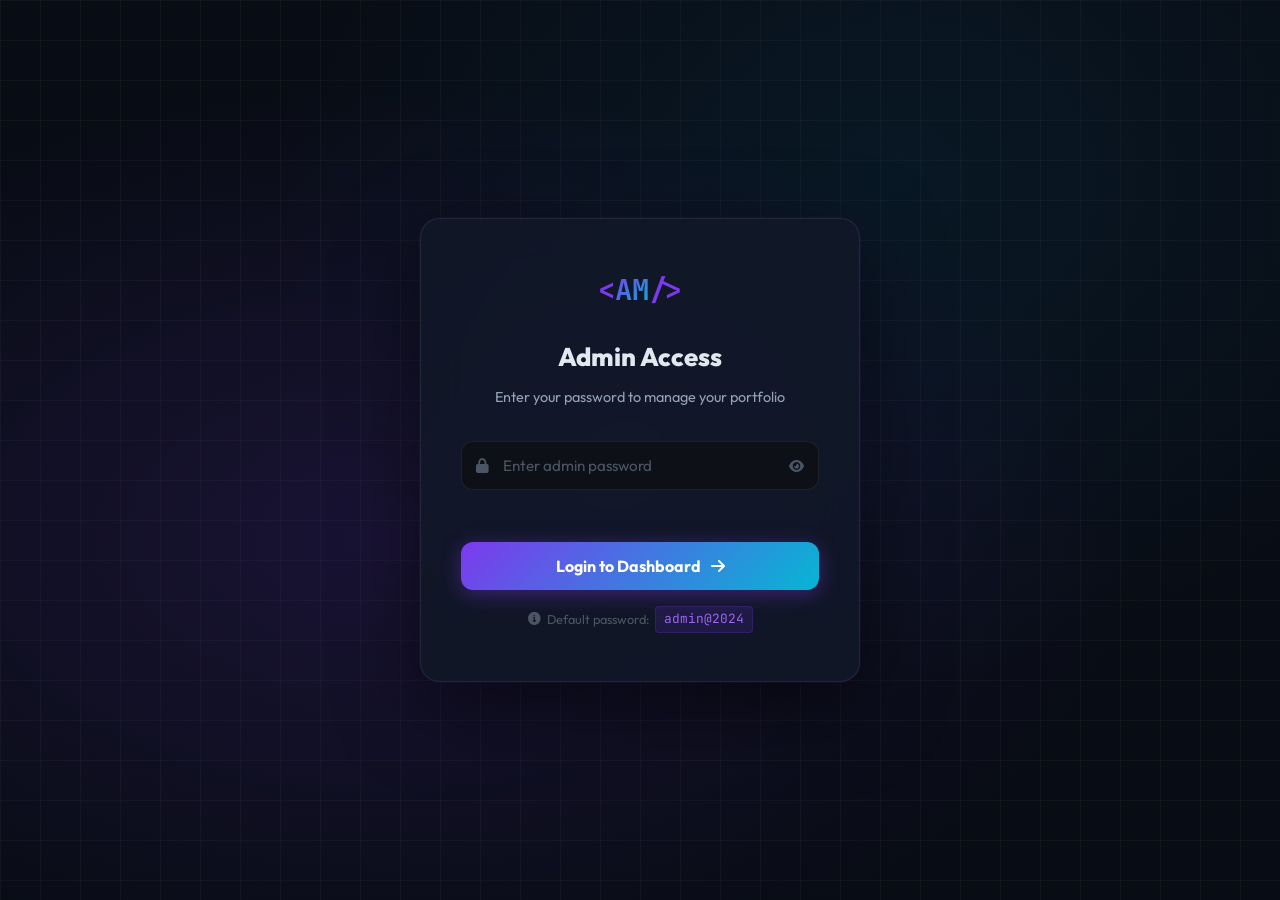
==== admin.html @ 061c7cef "feat: brand text admin control, clean URLs, fix timeline, project links open new tab, replace Alex M" ====
<!DOCTYPE html>
<html lang="en">
<head>
  <meta charset="UTF-8" />
  <meta name="viewport" content="width=device-width, initial-scale=1.0" />
  <title>Portfolio Admin Dashboard</title>
  <link rel="preconnect" href="https://fonts.googleapis.com" />
  <link href="https://fonts.googleapis.com/css2?family=Outfit:wght@300;400;500;600;700;800&family=JetBrains+Mono:wght@400;500&display=swap" rel="stylesheet" />
  <link rel="stylesheet" href="https://cdnjs.cloudflare.com/ajax/libs/font-awesome/6.5.0/css/all.min.css" />
  <link rel="stylesheet" href="admin.css" />
</head>
<body>

<!-- ═══════════ LOGIN SCREEN ═══════════ -->
<div class="login-screen" id="loginScreen">
  <div class="login-bg">
    <div class="login-grid-lines"></div>
    <div class="login-glow"></div>
  </div>
  <div class="login-card" id="loginCard">
    <div class="login-logo">
      <span class="logo-bracket">&lt;</span><span class="logo-name">AM</span><span class="logo-bracket">/&gt;</span>
    </div>
    <h1 class="login-title">Admin Access</h1>
    <p class="login-subtitle">Enter your password to manage your portfolio</p>

    <div class="login-form">
      <div class="login-input-wrap">
        <i class="fas fa-lock"></i>
        <input type="password" id="loginPasswordInput" placeholder="Enter admin password" autocomplete="current-password" />
        <button type="button" id="toggleLoginPwd" aria-label="Toggle password visibility">
          <i class="fas fa-eye" id="loginEyeIcon"></i>
        </button>
      </div>
      <p class="login-error" id="loginError"></p>
      <button class="login-btn" id="loginBtn">
        <span>Login to Dashboard</span>
        <i class="fas fa-arrow-right"></i>
      </button>
      <p class="login-hint"><i class="fas fa-info-circle"></i> Default password: <code>admin@2024</code></p>
    </div>
  </div>
</div>

<!-- ═══════════ MAIN DASHBOARD ═══════════ -->
<div class="dashboard" id="dashboard" style="display:none">

  <!-- SIDEBAR -->
  <aside class="sidebar" id="sidebar">
    <div class="sidebar-header">
      <div class="sidebar-logo">
        <span class="logo-bracket">&lt;</span><span class="logo-name">AM</span><span class="logo-bracket">/&gt;</span>
      </div>
      <p class="sidebar-label">Portfolio CMS</p>
    </div>

    <nav class="sidebar-nav" id="sidebarNav">
      <button class="nav-item active" data-panel="overview" id="navOverview">
        <i class="fas fa-th-large"></i><span>Overview</span>
      </button>
      <div class="nav-divider"><span>Sections</span></div>
      <button class="nav-item" data-panel="hero" id="navHero">
        <i class="fas fa-home"></i><span>Hero</span>
      </button>
      <button class="nav-item" data-panel="about" id="navAbout">
        <i class="fas fa-user"></i><span>About</span>
      </button>
      <button class="nav-item" data-panel="skills" id="navSkills">
        <i class="fas fa-tools"></i><span>Skills</span>
      </button>
      <button class="nav-item" data-panel="projects" id="navProjects">
        <i class="fas fa-folder-open"></i><span>Projects</span>
      </button>
      <button class="nav-item" data-panel="experience" id="navExperience">
        <i class="fas fa-briefcase"></i><span>Experience</span>
      </button>
      <button class="nav-item" data-panel="testimonials" id="navTestimonials">
        <i class="fas fa-quote-right"></i><span>Testimonials</span>
      </button>
      <button class="nav-item" data-panel="contact" id="navContact">
        <i class="fas fa-envelope"></i><span>Contact</span>
      </button>
      <div class="nav-divider"><span>System</span></div>
      <button class="nav-item" data-panel="settings" id="navSettings">
        <i class="fas fa-cog"></i><span>Settings</span>
      </button>
    </nav>

    <div class="sidebar-footer">
      <a href="index.html" target="_blank" class="sidebar-action-btn" id="viewPortfolioBtn">
        <i class="fas fa-external-link-alt"></i><span>View Portfolio</span>
      </a>
      <button class="sidebar-action-btn danger" id="logoutBtn">
        <i class="fas fa-sign-out-alt"></i><span>Logout</span>
      </button>
    </div>
  </aside>

  <!-- MAIN CONTENT -->
  <div class="main-wrap">
    <!-- TOP BAR -->
    <header class="topbar">
      <div class="topbar-left">
        <button class="sidebar-toggle" id="sidebarToggle" aria-label="Toggle sidebar">
          <i class="fas fa-bars"></i>
        </button>
        <div class="breadcrumb">
          <span>Dashboard</span>
          <i class="fas fa-chevron-right"></i>
          <span id="breadcrumbSection">Overview</span>
        </div>
      </div>
      <div class="topbar-right">
        <button class="btn-reset" id="resetDataBtn" title="Reset to factory defaults">
          <i class="fas fa-undo"></i> Reset Defaults
        </button>
        <button class="btn-save" id="saveBtn">
          <i class="fas fa-save"></i> Save Changes
        </button>
      </div>
    </header>

    <!-- TOAST NOTIFICATIONS -->
    <div class="toast-container" id="toastContainer"></div>

    <!-- PANELS -->
    <main class="main-content">

      <!-- ── OVERVIEW PANEL ── -->
      <div class="panel active" id="panel-overview">
        <div class="panel-header">
          <h2 class="panel-title">Dashboard Overview</h2>
          <p class="panel-subtitle">Manage your portfolio content from one place</p>
        </div>
        <div class="overview-grid">
          <div class="overview-card" data-goto="hero"><i class="fas fa-home"></i><h3>Hero</h3><p>Name, title, description, stats</p></div>
          <div class="overview-card" data-goto="about"><i class="fas fa-user"></i><h3>About</h3><p>Bio, info, experience badge</p></div>
          <div class="overview-card" data-goto="skills"><i class="fas fa-tools"></i><h3>Skills</h3><p>Frontend, backend, tools</p></div>
          <div class="overview-card" data-goto="projects"><i class="fas fa-folder-open"></i><h3>Projects</h3><p>Showcase your best work</p></div>
          <div class="overview-card" data-goto="experience"><i class="fas fa-briefcase"></i><h3>Experience</h3><p>Work history & education</p></div>
          <div class="overview-card" data-goto="testimonials"><i class="fas fa-quote-right"></i><h3>Testimonials</h3><p>Client reviews & feedback</p></div>
          <div class="overview-card" data-goto="contact"><i class="fas fa-envelope"></i><h3>Contact</h3><p>Email, phone, social links</p></div>
          <div class="overview-card" data-goto="settings"><i class="fas fa-cog"></i><h3>Settings</h3><p>Site meta & password</p></div>
        </div>
        <div class="quick-tip">
          <i class="fas fa-lightbulb"></i>
          <span>Click any card to edit that section. Changes only apply after you click <strong>Save Changes</strong>.</span>
        </div>
      </div>

      <!-- ── HERO PANEL ── -->
      <div class="panel" id="panel-hero">
        <div class="panel-header">
          <h2 class="panel-title">Hero Section</h2>
          <p class="panel-subtitle">The first thing visitors see — make it count!</p>
        </div>
        <div class="form-grid">
          <div class="form-group">
            <label>Availability Tag</label>
            <input type="text" id="heroTag" placeholder="Available for Work" />
          </div>
          <div class="form-group">
            <label>Greeting Text</label>
            <input type="text" id="heroFirstName" placeholder="Hi, I'm" />
          </div>
          <div class="form-group">
            <label>Highlight Name</label>
            <input type="text" id="heroHighlightName" placeholder="Alex Morgan" />
          </div>
          <div class="form-group full-width">
            <label>Description <span class="hint">HTML allowed, e.g. &lt;strong&gt;text&lt;/strong&gt;</span></label>
            <textarea id="heroDescription" rows="3" placeholder="A passionate Full-Stack Developer..."></textarea>
          </div>
        </div>

        <div class="section-divider"><span>Typed Words (the rotating phrases)</span></div>
        <div class="tag-input-wrap">
          <div class="tag-list" id="heroTypedTagList"></div>
          <div class="tag-add-row">
            <input type="text" id="heroTypedInput" placeholder="Add phrase and press Enter…" />
            <button class="btn-add-tag" id="heroTypedAddBtn"><i class="fas fa-plus"></i></button>
          </div>
        </div>

        <div class="section-divider"><span>Stats</span></div>
        <div id="heroStatsContainer" class="stats-edit-grid"></div>
      </div>

      <!-- ── ABOUT PANEL ── -->
      <div class="panel" id="panel-about">
        <div class="panel-header">
          <h2 class="panel-title">About Section</h2>
          <p class="panel-subtitle">Tell your story and share your background</p>
        </div>
        <div class="form-grid">
          <div class="form-group">
            <label>Heading Main Text</label>
            <input type="text" id="aboutHeading" placeholder="Full-Stack Developer &" />
          </div>
          <div class="form-group">
            <label>Heading Highlight (Gradient)</label>
            <input type="text" id="aboutHeadingHighlight" placeholder="Creative Thinker" />
          </div>
          <div class="form-group full-width">
            <label>Bio Paragraph 1 <span class="hint">HTML allowed</span></label>
            <textarea id="aboutText1" rows="3"></textarea>
          </div>
          <div class="form-group full-width">
            <label>Bio Paragraph 2 <span class="hint">HTML allowed</span></label>
            <textarea id="aboutText2" rows="3"></textarea>
          </div>
        </div>

        <div class="section-divider"><span>Info Grid</span></div>
        <div class="form-grid">
          <div class="form-group">
            <label><i class="fas fa-user"></i> Full Name</label>
            <input type="text" id="aboutName" />
          </div>
          <div class="form-group">
            <label><i class="fas fa-envelope"></i> Email</label>
            <input type="email" id="aboutEmail" />
          </div>
          <div class="form-group">
            <label><i class="fas fa-map-marker-alt"></i> Location</label>
            <input type="text" id="aboutLocation" />
          </div>
          <div class="form-group">
            <label><i class="fas fa-graduation-cap"></i> Degree</label>
            <input type="text" id="aboutDegree" />
          </div>
          <div class="form-group">
            <label>Experience Badge (e.g. 5+)</label>
            <input type="text" id="aboutExpYears" placeholder="5+" />
          </div>
        </div>
      </div>

      <!-- ── SKILLS PANEL ── -->
      <div class="panel" id="panel-skills">
        <div class="panel-header">
          <h2 class="panel-title">Skills Section</h2>
          <p class="panel-subtitle">Manage your skills across all three tabs</p>
        </div>
        <div class="tabs-row">
          <button class="tab-btn active" data-skillstab="frontend" id="skillTabFrontend">Frontend</button>
          <button class="tab-btn" data-skillstab="backend" id="skillTabBackend">Backend</button>
          <button class="tab-btn" data-skillstab="tools" id="skillTabTools">Tools & Design</button>
        </div>
        <div class="skill-tab-content active" id="skillContent-frontend"><div class="skill-list" id="skillList-frontend"></div></div>
        <div class="skill-tab-content" id="skillContent-backend"><div class="skill-list" id="skillList-backend"></div></div>
        <div class="skill-tab-content" id="skillContent-tools"><div class="skill-list" id="skillList-tools"></div></div>
        <div class="add-item-bar">
          <button class="btn-add-item" id="addSkillBtn"><i class="fas fa-plus-circle"></i> Add Skill</button>
        </div>
      </div>

      <!-- ── PROJECTS PANEL ── -->
      <div class="panel" id="panel-projects">
        <div class="panel-header">
          <h2 class="panel-title">Projects Section</h2>
          <p class="panel-subtitle">Showcase your best work</p>
        </div>
        <div class="list-container" id="projectsList"></div>
        <div class="add-item-bar">
          <button class="btn-add-item" id="addProjectBtn"><i class="fas fa-plus-circle"></i> Add Project</button>
        </div>
      </div>

      <!-- ── EXPERIENCE PANEL ── -->
      <div class="panel" id="panel-experience">
        <div class="panel-header">
          <h2 class="panel-title">Experience & Education</h2>
          <p class="panel-subtitle">Your work history and academic background</p>
        </div>
        <div class="list-container" id="experienceList"></div>
        <div class="add-item-bar">
          <button class="btn-add-item" id="addExperienceBtn"><i class="fas fa-plus-circle"></i> Add Entry</button>
        </div>
      </div>

      <!-- ── TESTIMONIALS PANEL ── -->
      <div class="panel" id="panel-testimonials">
        <div class="panel-header">
          <h2 class="panel-title">Testimonials</h2>
          <p class="panel-subtitle">Client reviews and feedback</p>
        </div>
        <div class="list-container" id="testimonialsList"></div>
        <div class="add-item-bar">
          <button class="btn-add-item" id="addTestimonialBtn"><i class="fas fa-plus-circle"></i> Add Testimonial</button>
        </div>
      </div>

      <!-- ── CONTACT PANEL ── -->
      <div class="panel" id="panel-contact">
        <div class="panel-header">
          <h2 class="panel-title">Contact Section</h2>
          <p class="panel-subtitle">Contact details and social media links</p>
        </div>
        <div class="form-grid">
          <div class="form-group full-width">
            <label>Section Heading</label>
            <input type="text" id="contactHeading" />
          </div>
          <div class="form-group full-width">
            <label>Subtext</label>
            <textarea id="contactSubtext" rows="2"></textarea>
          </div>
          <div class="form-group">
            <label><i class="fas fa-envelope"></i> Email</label>
            <input type="email" id="contactEmail" />
          </div>
          <div class="form-group">
            <label><i class="fas fa-phone"></i> Phone</label>
            <input type="text" id="contactPhone" />
          </div>
          <div class="form-group">
            <label><i class="fas fa-map-marker-alt"></i> Location</label>
            <input type="text" id="contactLocation" />
          </div>
        </div>

        <div class="section-divider"><span>Social Links</span></div>
        <div class="form-grid">
          <div class="form-group">
            <label><i class="fab fa-github"></i> GitHub URL</label>
            <input type="url" id="socialGithub" placeholder="https://github.com/..." />
          </div>
          <div class="form-group">
            <label><i class="fab fa-linkedin-in"></i> LinkedIn URL</label>
            <input type="url" id="socialLinkedin" placeholder="https://linkedin.com/in/..." />
          </div>
          <div class="form-group">
            <label><i class="fab fa-twitter"></i> Twitter URL</label>
            <input type="url" id="socialTwitter" placeholder="https://twitter.com/..." />
          </div>
          <div class="form-group">
            <label><i class="fab fa-dribbble"></i> Dribbble URL</label>
            <input type="url" id="socialDribbble" placeholder="https://dribbble.com/..." />
          </div>
          <div class="form-group">
            <label><i class="fab fa-instagram"></i> Instagram URL</label>
            <input type="url" id="socialInstagram" placeholder="https://instagram.com/..." />
          </div>
        </div>
      </div>

      <!-- ── SETTINGS PANEL ── -->
      <div class="panel" id="panel-settings">
        <div class="panel-header">
          <h2 class="panel-title">Settings</h2>
          <p class="panel-subtitle">Site metadata and admin password</p>
        </div>
        <div class="form-grid">
          <div class="form-group">
            <label>Your Display Name</label>
            <input type="text" id="metaName" />
          </div>
          <div class="form-group">
            <label>Your Role / Tagline</label>
            <input type="text" id="metaRole" />
          </div>
          <div class="form-group">
            <label>Brand Logo Text <span class="hint">2-3 chars shown in navbar &amp; loader, e.g. "MAS" or "MS"</span></label>
            <input type="text" id="metaBrandText" placeholder="e.g. MAS" maxlength="4" />
          </div>
          <div class="form-group full-width">
            <label>Browser Tab Title</label>
            <input type="text" id="metaSiteTitle" />
          </div>
          <div class="form-group full-width">
            <label>Meta Description (SEO)</label>
            <textarea id="metaSiteDesc" rows="2"></textarea>
          </div>
          <div class="form-group full-width">
            <label>Footer Tagline</label>
            <input type="text" id="footerTagline" />
          </div>
        </div>

        <div class="section-divider"><span>Change Admin Password</span></div>
        <div class="form-grid">
          <div class="form-group">
            <label>Current Password</label>
            <div class="pwd-wrap"><input type="password" id="currentPwd" placeholder="Enter current password" /></div>
          </div>
          <div class="form-group">
            <label>New Password</label>
            <div class="pwd-wrap"><input type="password" id="newPwd" placeholder="New password" /></div>
          </div>
          <div class="form-group">
            <label>Confirm New Password</label>
            <div class="pwd-wrap"><input type="password" id="confirmPwd" placeholder="Repeat new password" /></div>
          </div>
        </div>
        <button class="btn-change-pwd" id="changePwdBtn">
          <i class="fas fa-key"></i> Update Password
        </button>

        <div class="section-divider danger-divider"><span>Danger Zone</span></div>
        <div class="danger-zone">
          <p>This will reset ALL portfolio content back to the original defaults. This action cannot be undone.</p>
          <button class="btn-danger" id="hardResetBtn"><i class="fas fa-trash-alt"></i> Reset Everything to Defaults</button>
        </div>
      </div>

    </main>
  </div>
</div>

<script src="data.js"></script>
<script src="admin.js"></script>
</body>
</html>
---- admin.css ----
/* ════════════════════════════════════════════════════
   ADMIN.CSS — Premium Dashboard Styles
   ════════════════════════════════════════════════════ */

/* ─── RESET & BASE ─── */
*, *::before, *::after { box-sizing: border-box; margin: 0; padding: 0; }
html { font-size: 16px; }
body {
  font-family: 'Outfit', sans-serif;
  background: #080c14;
  color: #e2e8f0;
  line-height: 1.6;
  min-height: 100vh;
  overflow-x: hidden;
}
a { text-decoration: none; color: inherit; }
button { cursor: pointer; border: none; background: none; font-family: inherit; }

/* ─── SCROLLBAR ─── */
::-webkit-scrollbar { width: 6px; height: 6px; }
::-webkit-scrollbar-track { background: #0d1117; }
::-webkit-scrollbar-thumb { background: #7c3aed; border-radius: 3px; }

/* ─── CSS VARIABLES ─── */
:root {
  --sidebar-width: 260px;
  --topbar-height: 64px;
  --primary: #7c3aed;
  --primary-light: #9d65f5;
  --primary-glow: rgba(124, 58, 237, 0.25);
  --success: #10b981;
  --danger: #ef4444;
  --warning: #f59e0b;
  --bg-base: #080c14;
  --bg-sidebar: #0d1117;
  --bg-card: #111827;
  --bg-card-hover: #1a2232;
  --bg-input: #0d1117;
  --border: rgba(255,255,255,0.07);
  --border-focus: rgba(124,58,237,0.5);
  --text-primary: #e2e8f0;
  --text-secondary: #94a3b8;
  --text-muted: #4b5563;
  --radius: 12px;
  --radius-sm: 8px;
  --tr: 0.25s cubic-bezier(0.4,0,0.2,1);
}

/* ══════════════════════════════════════════
   LOGIN SCREEN
══════════════════════════════════════════ */
.login-screen {
  position: fixed; inset: 0;
  display: flex; align-items: center; justify-content: center;
  z-index: 1000; overflow: hidden;
}
.login-bg {
  position: absolute; inset: 0;
  background: radial-gradient(ellipse at 30% 60%, rgba(124,58,237,0.15), transparent 60%),
              radial-gradient(ellipse at 70% 20%, rgba(14,165,233,0.08), transparent 50%),
              #080c14;
}
.login-grid-lines {
  position: absolute; inset: 0;
  background-image: linear-gradient(rgba(255,255,255,0.03) 1px, transparent 1px),
                    linear-gradient(90deg, rgba(255,255,255,0.03) 1px, transparent 1px);
  background-size: 40px 40px;
}
.login-glow {
  position: absolute; top: 50%; left: 50%;
  transform: translate(-50%,-50%);
  width: 500px; height: 500px; border-radius: 50%;
  background: radial-gradient(circle, rgba(124,58,237,0.12), transparent 70%);
  pointer-events: none;
}

.login-card {
  position: relative; z-index: 1;
  background: rgba(17,24,39,0.9);
  border: 1px solid var(--border);
  border-radius: 20px;
  padding: 48px 40px;
  width: 100%; max-width: 440px;
  backdrop-filter: blur(20px);
  box-shadow: 0 25px 80px rgba(0,0,0,0.5), 0 0 0 1px rgba(124,58,237,0.1);
  animation: loginSlide 0.5s ease;
}
@keyframes loginSlide { from { opacity: 0; transform: translateY(20px); } }

.login-logo {
  font-family: 'JetBrains Mono', monospace;
  font-size: 1.8rem; font-weight: 700;
  text-align: center; margin-bottom: 24px;
}
.logo-bracket { color: var(--primary); }
.logo-name {
  background: linear-gradient(135deg, #7c3aed, #06b6d4);
  -webkit-background-clip: text; -webkit-text-fill-color: transparent;
  background-clip: text;
}

.login-title { font-size: 1.6rem; font-weight: 800; text-align: center; margin-bottom: 8px; }
.login-subtitle { color: var(--text-secondary); font-size: 0.9rem; text-align: center; margin-bottom: 32px; }

.login-form { display: flex; flex-direction: column; gap: 16px; }
.login-input-wrap {
  position: relative; display: flex; align-items: center;
  background: var(--bg-input); border: 1px solid var(--border);
  border-radius: var(--radius); overflow: hidden;
  transition: border-color var(--tr);
}
.login-input-wrap:focus-within { border-color: var(--primary); box-shadow: 0 0 0 3px var(--primary-glow); }
.login-input-wrap > i { padding: 0 14px; color: var(--text-muted); font-size: 0.9rem; flex-shrink: 0; }
.login-input-wrap input {
  flex: 1; padding: 14px 0;
  background: none; border: none; outline: none;
  color: var(--text-primary); font-family: 'Outfit', sans-serif; font-size: 0.95rem;
}
.login-input-wrap input::placeholder { color: var(--text-muted); }
.login-input-wrap button { padding: 0 14px; color: var(--text-muted); background: none; border: none; cursor: pointer; }
.login-input-wrap button:hover { color: var(--primary); }

.login-error {
  color: var(--danger); font-size: 0.85rem; min-height: 20px;
  display: flex; align-items: center; gap: 6px;
}

.login-btn {
  display: flex; align-items: center; justify-content: center; gap: 10px;
  padding: 14px; border-radius: var(--radius);
  background: linear-gradient(135deg, #7c3aed, #06b6d4);
  color: #fff; font-size: 1rem; font-weight: 700;
  transition: all var(--tr); box-shadow: 0 4px 20px rgba(124,58,237,0.4);
}
.login-btn:hover { transform: translateY(-2px); box-shadow: 0 8px 30px rgba(124,58,237,0.55); }
.login-btn:active { transform: translateY(0); }

.login-hint {
  text-align: center; font-size: 0.8rem; color: var(--text-muted);
  display: flex; align-items: center; justify-content: center; gap: 6px;
}
.login-hint code {
  background: rgba(124,58,237,0.15); border: 1px solid rgba(124,58,237,0.2);
  color: var(--primary-light); padding: 2px 8px; border-radius: 4px;
  font-family: 'JetBrains Mono', monospace;
}

/* ══════════════════════════════════════════
   DASHBOARD LAYOUT
══════════════════════════════════════════ */
.dashboard {
  display: flex; min-height: 100vh;
}

/* ─── SIDEBAR ─── */
.sidebar {
  width: var(--sidebar-width); flex-shrink: 0;
  background: var(--bg-sidebar);
  border-right: 1px solid var(--border);
  display: flex; flex-direction: column;
  position: fixed; top: 0; left: 0; bottom: 0;
  z-index: 100; transition: transform var(--tr);
  overflow-y: auto;
}
.sidebar.hidden { transform: translateX(-100%); }

.sidebar-header { padding: 24px 20px 16px; border-bottom: 1px solid var(--border); }
.sidebar-logo {
  font-family: 'JetBrains Mono', monospace;
  font-size: 1.3rem; font-weight: 700;
  display: flex; align-items: center; gap: 2px; margin-bottom: 4px;
}
.sidebar-label { font-size: 0.72rem; color: var(--text-muted); text-transform: uppercase; letter-spacing: 0.12em; }

.sidebar-nav {
  flex: 1; padding: 16px 12px;
  display: flex; flex-direction: column; gap: 4px;
}
.nav-divider {
  display: flex; align-items: center; gap: 8px; padding: 12px 8px 6px;
}
.nav-divider span {
  font-size: 0.68rem; color: var(--text-muted);
  text-transform: uppercase; letter-spacing: 0.1em; white-space: nowrap;
}
.nav-divider::before, .nav-divider::after {
  content: ''; flex: 1; height: 1px; background: var(--border);
}

.nav-item {
  display: flex; align-items: center; gap: 12px;
  padding: 10px 12px; border-radius: var(--radius-sm);
  color: var(--text-secondary); font-size: 0.9rem; font-weight: 500;
  transition: all var(--tr); text-align: left; width: 100%;
}
.nav-item i { width: 18px; text-align: center; font-size: 0.9rem; flex-shrink: 0; }
.nav-item:hover { background: rgba(255,255,255,0.04); color: var(--text-primary); }
.nav-item.active {
  background: rgba(124,58,237,0.15); color: var(--primary-light);
  border: 1px solid rgba(124,58,237,0.2);
}
.nav-item.active i { color: var(--primary); }

.sidebar-footer {
  padding: 12px; border-top: 1px solid var(--border);
  display: flex; flex-direction: column; gap: 6px;
}
.sidebar-action-btn {
  display: flex; align-items: center; gap: 10px;
  padding: 10px 12px; border-radius: var(--radius-sm);
  color: var(--text-secondary); font-size: 0.875rem; font-weight: 500;
  transition: all var(--tr); width: 100%;
}
.sidebar-action-btn:hover { background: rgba(255,255,255,0.04); color: var(--text-primary); }
.sidebar-action-btn.danger:hover { color: var(--danger); background: rgba(239,68,68,0.08); }

/* ─── MAIN WRAP ─── */
.main-wrap {
  flex: 1;
  margin-left: var(--sidebar-width);
  min-height: 100vh;
  display: flex; flex-direction: column;
  transition: margin var(--tr);
}
.main-wrap.full { margin-left: 0; }

/* ─── TOPBAR ─── */
.topbar {
  position: sticky; top: 0; z-index: 50;
  height: var(--topbar-height);
  background: rgba(8,12,20,0.95);
  border-bottom: 1px solid var(--border);
  backdrop-filter: blur(12px);
  display: flex; align-items: center;
  justify-content: space-between;
  padding: 0 28px; gap: 16px;
}
.topbar-left { display: flex; align-items: center; gap: 16px; }
.sidebar-toggle {
  width: 36px; height: 36px; border-radius: var(--radius-sm);
  display: flex; align-items: center; justify-content: center;
  color: var(--text-secondary); font-size: 1rem;
  transition: all var(--tr);
}
.sidebar-toggle:hover { color: var(--primary); background: rgba(124,58,237,0.1); }

.breadcrumb {
  display: flex; align-items: center; gap: 8px;
  font-size: 0.875rem; color: var(--text-muted);
}
.breadcrumb i { font-size: 0.65rem; }
.breadcrumb span:last-child { color: var(--text-primary); font-weight: 600; }

.topbar-right { display: flex; align-items: center; gap: 10px; }

.btn-reset {
  display: flex; align-items: center; gap: 8px;
  padding: 9px 18px; border-radius: var(--radius-sm);
  background: transparent; border: 1px solid var(--border);
  color: var(--text-secondary); font-size: 0.85rem; font-weight: 500;
  transition: all var(--tr);
}
.btn-reset:hover { border-color: var(--warning); color: var(--warning); }

.btn-save {
  display: flex; align-items: center; gap: 8px;
  padding: 9px 22px; border-radius: var(--radius-sm);
  background: linear-gradient(135deg, #7c3aed, #06b6d4);
  color: #fff; font-size: 0.875rem; font-weight: 700;
  box-shadow: 0 4px 14px rgba(124,58,237,0.35);
  transition: all var(--tr);
}
.btn-save:hover { transform: translateY(-1px); box-shadow: 0 6px 20px rgba(124,58,237,0.5); }
.btn-save:active { transform: translateY(0); }

/* ── TOAST ── */
.toast-container {
  position: fixed; top: 80px; right: 24px;
  display: flex; flex-direction: column; gap: 10px; z-index: 9999;
}
.toast {
  display: flex; align-items: center; gap: 12px;
  padding: 14px 20px; border-radius: var(--radius);
  background: var(--bg-card); border: 1px solid var(--border);
  box-shadow: 0 8px 30px rgba(0,0,0,0.4);
  min-width: 280px; max-width: 400px;
  animation: toastIn 0.3s ease;
  color: var(--text-primary);
}
@keyframes toastIn { from { opacity: 0; transform: translateX(20px); } }
.toast.success { border-color: rgba(16,185,129,0.3); }
.toast.success i { color: var(--success); }
.toast.error { border-color: rgba(239,68,68,0.3); }
.toast.error i { color: var(--danger); }
.toast.warning { border-color: rgba(245,158,11,0.3); }
.toast.warning i { color: var(--warning); }
.toast-msg { flex: 1; font-size: 0.875rem; }
.toast-close { color: var(--text-muted); cursor: pointer; }
.toast-close:hover { color: var(--text-primary); }
.toast.hiding { animation: toastOut 0.3s ease forwards; }
@keyframes toastOut { to { opacity: 0; transform: translateX(20px); } }

/* ══════════════════════════════════════════
   MAIN CONTENT + PANELS
══════════════════════════════════════════ */
.main-content {
  flex: 1; padding: 32px 32px;
  max-width: 1100px; width: 100%;
}
.panel { display: none; }
.panel.active { display: block; animation: panelIn 0.35s ease; }
@keyframes panelIn { from { opacity: 0; transform: translateY(10px); } }

.panel-header { margin-bottom: 32px; }
.panel-title { font-size: 1.6rem; font-weight: 800; margin-bottom: 6px; }
.panel-subtitle { color: var(--text-secondary); font-size: 0.925rem; }

/* ── OVERVIEW ── */
.overview-grid {
  display: grid; grid-template-columns: repeat(auto-fill, minmax(200px, 1fr));
  gap: 16px; margin-bottom: 24px;
}
.overview-card {
  background: var(--bg-card); border: 1px solid var(--border);
  border-radius: var(--radius); padding: 24px 20px;
  cursor: pointer; transition: all var(--tr);
  display: flex; flex-direction: column; gap: 10px;
}
.overview-card:hover { border-color: rgba(124,58,237,0.4); background: var(--bg-card-hover); transform: translateY(-2px); }
.overview-card i { font-size: 1.4rem; color: var(--primary); }
.overview-card h3 { font-size: 0.95rem; font-weight: 700; }
.overview-card p { font-size: 0.8rem; color: var(--text-muted); line-height: 1.4; }

.quick-tip {
  display: flex; align-items: flex-start; gap: 12px;
  padding: 16px 20px; border-radius: var(--radius);
  background: rgba(124,58,237,0.08); border: 1px solid rgba(124,58,237,0.2);
  color: var(--text-secondary); font-size: 0.875rem;
}
.quick-tip i { color: #fbbf24; margin-top: 2px; flex-shrink: 0; }

/* ─── FORMS ─── */
.form-grid {
  display: grid; grid-template-columns: 1fr 1fr;
  gap: 20px; margin-bottom: 20px;
}
.form-group { display: flex; flex-direction: column; gap: 8px; }
.form-group.full-width { grid-column: 1 / -1; }

.form-group label {
  font-size: 0.82rem; font-weight: 600; color: var(--text-secondary);
  display: flex; align-items: center; gap: 6px;
}
.form-group label i { color: var(--primary); font-size: 0.78rem; }
.hint { font-weight: 400; color: var(--text-muted); font-size: 0.75rem; }

.form-group input,
.form-group textarea,
.form-group select {
  width: 100%; padding: 11px 14px;
  background: var(--bg-input); border: 1px solid var(--border);
  border-radius: var(--radius-sm); color: var(--text-primary);
  font-family: 'Outfit', sans-serif; font-size: 0.9rem;
  transition: all var(--tr); resize: vertical; outline: none;
}
.form-group input:focus,
.form-group textarea:focus,
.form-group select:focus {
  border-color: var(--primary); box-shadow: 0 0 0 3px var(--primary-glow);
}
.form-group input::placeholder, .form-group textarea::placeholder { color: var(--text-muted); }
.form-group select option { background: var(--bg-card); }

/* ─── SECTION DIVIDER ─── */
.section-divider {
  display: flex; align-items: center; gap: 12px;
  margin: 28px 0 20px;
}
.section-divider::before, .section-divider::after {
  content: ''; flex: 1; height: 1px; background: var(--border);
}
.section-divider span {
  font-size: 0.75rem; color: var(--text-muted);
  text-transform: uppercase; letter-spacing: 0.1em; white-space: nowrap;
}
.danger-divider::before, .danger-divider::after { background: rgba(239,68,68,0.2); }
.danger-divider span { color: var(--danger); }

/* ─── TAG INPUT ─── */
.tag-input-wrap { margin-bottom: 24px; }
.tag-list {
  display: flex; flex-wrap: wrap; gap: 8px;
  margin-bottom: 12px; min-height: 36px;
}
.tag-chip {
  display: inline-flex; align-items: center; gap: 6px;
  padding: 5px 12px; border-radius: 999px;
  background: rgba(124,58,237,0.12); border: 1px solid rgba(124,58,237,0.25);
  color: #a78bfa; font-size: 0.82rem; font-weight: 500;
}
.tag-chip button {
  color: rgba(167,139,250,0.6); font-size: 0.7rem;
  display: flex; align-items: center;
  transition: color var(--tr);
}
.tag-chip button:hover { color: var(--danger); }

.tag-add-row { display: flex; gap: 10px; }
.tag-add-row input {
  flex: 1; padding: 10px 14px;
  background: var(--bg-input); border: 1px solid var(--border);
  border-radius: var(--radius-sm); color: var(--text-primary);
  font-family: 'Outfit', sans-serif; font-size: 0.875rem; outline: none;
  transition: all var(--tr);
}
.tag-add-row input:focus { border-color: var(--primary); }

.btn-add-tag {
  width: 40px; height: 40px; border-radius: var(--radius-sm);
  background: rgba(124,58,237,0.15); border: 1px solid rgba(124,58,237,0.25);
  color: var(--primary-light); transition: all var(--tr);
  display: flex; align-items: center; justify-content: center;
}
.btn-add-tag:hover { background: var(--primary); color: #fff; }

/* ─── STATS EDIT ─── */
.stats-edit-grid { display: grid; grid-template-columns: repeat(auto-fit, minmax(200px, 1fr)); gap: 16px; }
.stat-edit-card {
  background: var(--bg-card); border: 1px solid var(--border);
  border-radius: var(--radius); padding: 20px;
  display: flex; flex-direction: column; gap: 12px;
}
.stat-edit-card label { font-size: 0.8rem; color: var(--text-muted); font-weight: 600; text-transform: uppercase; letter-spacing: 0.08em; }
.stat-edit-card input {
  background: var(--bg-input); border: 1px solid var(--border);
  border-radius: var(--radius-sm); color: var(--text-primary);
  font-family: 'Outfit', sans-serif; font-size: 0.9rem;
  padding: 9px 12px; outline: none; width: 100%;
  transition: all var(--tr);
}
.stat-edit-card input:focus { border-color: var(--primary); }

/* ─── SKILLS ─── */
.tabs-row {
  display: flex; gap: 4px; margin-bottom: 24px;
  background: var(--bg-card); padding: 5px; border-radius: var(--radius);
  border: 1px solid var(--border); width: fit-content;
}
.tab-btn {
  padding: 9px 22px; border-radius: calc(var(--radius) - 4px);
  font-weight: 600; font-size: 0.875rem; color: var(--text-muted);
  transition: all var(--tr);
}
.tab-btn.active { background: linear-gradient(135deg, #7c3aed, #06b6d4); color: #fff; }
.tab-btn:hover:not(.active) { color: var(--text-primary); background: rgba(255,255,255,0.04); }

.skill-tab-content { display: none; }
.skill-tab-content.active { display: block; }
.skill-list { display: flex; flex-direction: column; gap: 12px; margin-bottom: 4px; }

.skill-item {
  background: var(--bg-card); border: 1px solid var(--border);
  border-radius: var(--radius); padding: 16px 20px;
  display: grid; grid-template-columns: 2fr 1fr 1fr 80px auto;
  gap: 14px; align-items: center; transition: border-color var(--tr);
}
.skill-item:hover { border-color: rgba(124,58,237,0.25); }
.skill-item label { font-size: 0.72rem; color: var(--text-muted); margin-bottom: 4px; display: block; }
.skill-item input[type="text"],
.skill-item input[type="color"] {
  width: 100%;
  padding: 8px 10px;
  background: var(--bg-input); border: 1px solid var(--border);
  border-radius: 6px; color: var(--text-primary);
  font-family: 'Outfit', sans-serif; font-size: 0.85rem; outline: none;
}
.skill-item input[type="color"] { padding: 4px; height: 36px; cursor: pointer; }
.skill-item input:focus { border-color: var(--primary); }

.skill-range-wrap { display: flex; flex-direction: column; gap: 6px; }
.skill-range-wrap input[type="range"] {
  width: 100%; accent-color: var(--primary); cursor: pointer;
  background: none; border: none; padding: 0;
}
.skill-range-label { font-size: 0.8rem; color: var(--primary); text-align: center; }

/* ─── LIST CONTAINER (Projects, Experience, Testimonials) ─── */
.list-container { display: flex; flex-direction: column; gap: 16px; margin-bottom: 12px; }

.list-item-card {
  background: var(--bg-card); border: 1px solid var(--border);
  border-radius: var(--radius); overflow: hidden; transition: border-color var(--tr);
}
.list-item-card:hover { border-color: rgba(124,58,237,0.25); }

.list-item-header {
  display: flex; align-items: center; padding: 16px 20px;
  cursor: pointer; gap: 12px; user-select: none;
}
.list-item-header:hover { background: rgba(255,255,255,0.02); }
.item-drag-handle { color: var(--text-muted); font-size: 0.85rem; flex-shrink: 0; }
.item-title-preview { flex: 1; font-weight: 600; font-size: 0.9rem; }
.item-subtitle-preview { color: var(--text-muted); font-size: 0.8rem; }
.item-toggle-icon { color: var(--text-muted); font-size: 0.85rem; transition: transform var(--tr); flex-shrink: 0; }
.list-item-card.expanded .item-toggle-icon { transform: rotate(180deg); }

.list-item-body {
  display: none; padding: 20px; border-top: 1px solid var(--border);
  animation: bodyIn 0.25s ease;
}
@keyframes bodyIn { from { opacity: 0; transform: translateY(-6px); } }
.list-item-card.expanded .list-item-body { display: block; }

.item-form-grid {
  display: grid; grid-template-columns: 1fr 1fr;
  gap: 16px; margin-bottom: 16px;
}
.item-form-grid .full-width { grid-column: 1 / -1; }
.item-form-grid input,
.item-form-grid textarea,
.item-form-grid select {
  width: 100%; padding: 9px 12px;
  background: var(--bg-input); border: 1px solid var(--border);
  border-radius: var(--radius-sm); color: var(--text-primary);
  font-family: 'Outfit', sans-serif; font-size: 0.875rem;
  outline: none; transition: all var(--tr); resize: vertical;
}
.item-form-grid input:focus,
.item-form-grid textarea:focus,
.item-form-grid select:focus { border-color: var(--primary); }
.item-form-grid label { font-size: 0.75rem; color: var(--text-muted); display: block; margin-bottom: 6px; font-weight: 600; }

.item-tags-section { margin-top: 12px; }
.item-tag-list { display: flex; flex-wrap: wrap; gap: 8px; margin: 8px 0; min-height: 30px; }
.item-tag-add { display: flex; gap: 8px; }
.item-tag-add input {
  flex: 1; padding: 8px 12px;
  background: var(--bg-input); border: 1px solid var(--border);
  border-radius: 6px; color: var(--text-primary);
  font-size: 0.82rem; font-family: 'Outfit', sans-serif; outline: none;
}
.item-tag-add input:focus { border-color: var(--primary); }
.item-tag-add button {
  width: 36px; height: 36px; border-radius: 6px;
  background: rgba(124,58,237,0.15); border: 1px solid rgba(124,58,237,0.2);
  color: var(--primary-light); display: flex; align-items: center; justify-content: center;
  transition: all var(--tr);
}
.item-tag-add button:hover { background: var(--primary); color: #fff; }

.item-footer {
  display: flex; justify-content: flex-end; padding-top: 16px;
  border-top: 1px solid var(--border); margin-top: 16px;
}
.btn-remove-item {
  display: flex; align-items: center; gap: 8px;
  padding: 8px 16px; border-radius: var(--radius-sm);
  background: rgba(239,68,68,0.08); border: 1px solid rgba(239,68,68,0.2);
  color: var(--danger); font-size: 0.82rem; font-weight: 600;
  transition: all var(--tr);
}
.btn-remove-item:hover { background: rgba(239,68,68,0.15); border-color: rgba(239,68,68,0.4); }

/* ─── ADD ITEM BAR ─── */
.add-item-bar { padding: 4px 0 20px; }
.btn-add-item {
  display: flex; align-items: center; gap: 10px;
  padding: 10px 20px; border-radius: var(--radius-sm);
  background: rgba(124,58,237,0.08); border: 1px dashed rgba(124,58,237,0.3);
  color: var(--primary-light); font-size: 0.875rem; font-weight: 600;
  transition: all var(--tr); width: 100%; justify-content: center;
}
.btn-add-item:hover { background: rgba(124,58,237,0.15); border-style: solid; }

/* ─── GRADIENT SELECT ─── */
.gradient-preview {
  display: flex; gap: 8px; flex-wrap: wrap; margin-top: 4px;
}
.gradient-swatch {
  width: 36px; height: 36px; border-radius: 8px; cursor: pointer;
  border: 2px solid transparent; transition: all var(--tr);
  flex-shrink: 0;
}
.gradient-swatch:hover { transform: scale(1.1); }
.gradient-swatch.selected { border-color: #fff; box-shadow: 0 0 0 3px var(--primary-glow); }
.gradient-swatch.g1 { background: linear-gradient(135deg,#667eea,#764ba2); }
.gradient-swatch.g2 { background: linear-gradient(135deg,#f093fb,#f5576c); }
.gradient-swatch.g3 { background: linear-gradient(135deg,#4facfe,#00f2fe); }
.gradient-swatch.g4 { background: linear-gradient(135deg,#43e97b,#38f9d7); }
.gradient-swatch.g5 { background: linear-gradient(135deg,#fa709a,#fee140); }
.gradient-swatch.g6 { background: linear-gradient(135deg,#30cfd0,#667eea); }

/* ─── SETTINGS ─── */
.pwd-wrap input {
  width: 100%; padding: 10px 14px;
  background: var(--bg-input); border: 1px solid var(--border);
  border-radius: var(--radius-sm); color: var(--text-primary);
  font-family: 'Outfit', sans-serif; font-size: 0.9rem; outline: none;
  transition: all var(--tr);
}
.pwd-wrap input:focus { border-color: var(--primary); }

.btn-change-pwd {
  display: inline-flex; align-items: center; gap: 8px;
  padding: 10px 22px; border-radius: var(--radius-sm);
  background: linear-gradient(135deg, #7c3aed, #06b6d4);
  color: #fff; font-size: 0.875rem; font-weight: 700;
  margin-top: 4px; transition: all var(--tr);
}
.btn-change-pwd:hover { transform: translateY(-1px); }

.danger-zone {
  background: rgba(239,68,68,0.05); border: 1px solid rgba(239,68,68,0.15);
  border-radius: var(--radius); padding: 24px;
  display: flex; align-items: center; justify-content: space-between; gap: 24px;
  flex-wrap: wrap;
}
.danger-zone p { color: var(--text-secondary); font-size: 0.875rem; max-width: 500px; }
.btn-danger {
  display: flex; align-items: center; gap: 8px;
  padding: 10px 20px; border-radius: var(--radius-sm);
  background: rgba(239,68,68,0.1); border: 1px solid rgba(239,68,68,0.3);
  color: var(--danger); font-size: 0.875rem; font-weight: 700;
  transition: all var(--tr); white-space: nowrap;
}
.btn-danger:hover { background: var(--danger); color: #fff; }

/* ─── REMOVE SKILL ─── */
.btn-remove-skill {
  width: 36px; height: 36px; border-radius: 8px; flex-shrink: 0;
  background: rgba(239,68,68,0.08); border: 1px solid rgba(239,68,68,0.15);
  color: var(--danger); display: flex; align-items: center; justify-content: center;
  transition: all var(--tr);
}
.btn-remove-skill:hover { background: var(--danger); color: #fff; }

/* ─── RESPONSIVE ─── */
@media (max-width: 900px) {
  .sidebar { transform: translateX(-100%); }
  .sidebar.mobile-open { transform: translateX(0); }
  .main-wrap { margin-left: 0; }
  .form-grid { grid-template-columns: 1fr; }
  .form-group.full-width { grid-column: 1; }
  .skill-item { grid-template-columns: 1fr 1fr; }
  .item-form-grid { grid-template-columns: 1fr; }
  .item-form-grid .full-width { grid-column: 1; }
  .main-content { padding: 20px 16px; }
  .topbar { padding: 0 16px; }
}
@media (max-width: 600px) {
  .overview-grid { grid-template-columns: 1fr 1fr; }
  .topbar-right .btn-reset { display: none; }
  .danger-zone { flex-direction: column; }
}
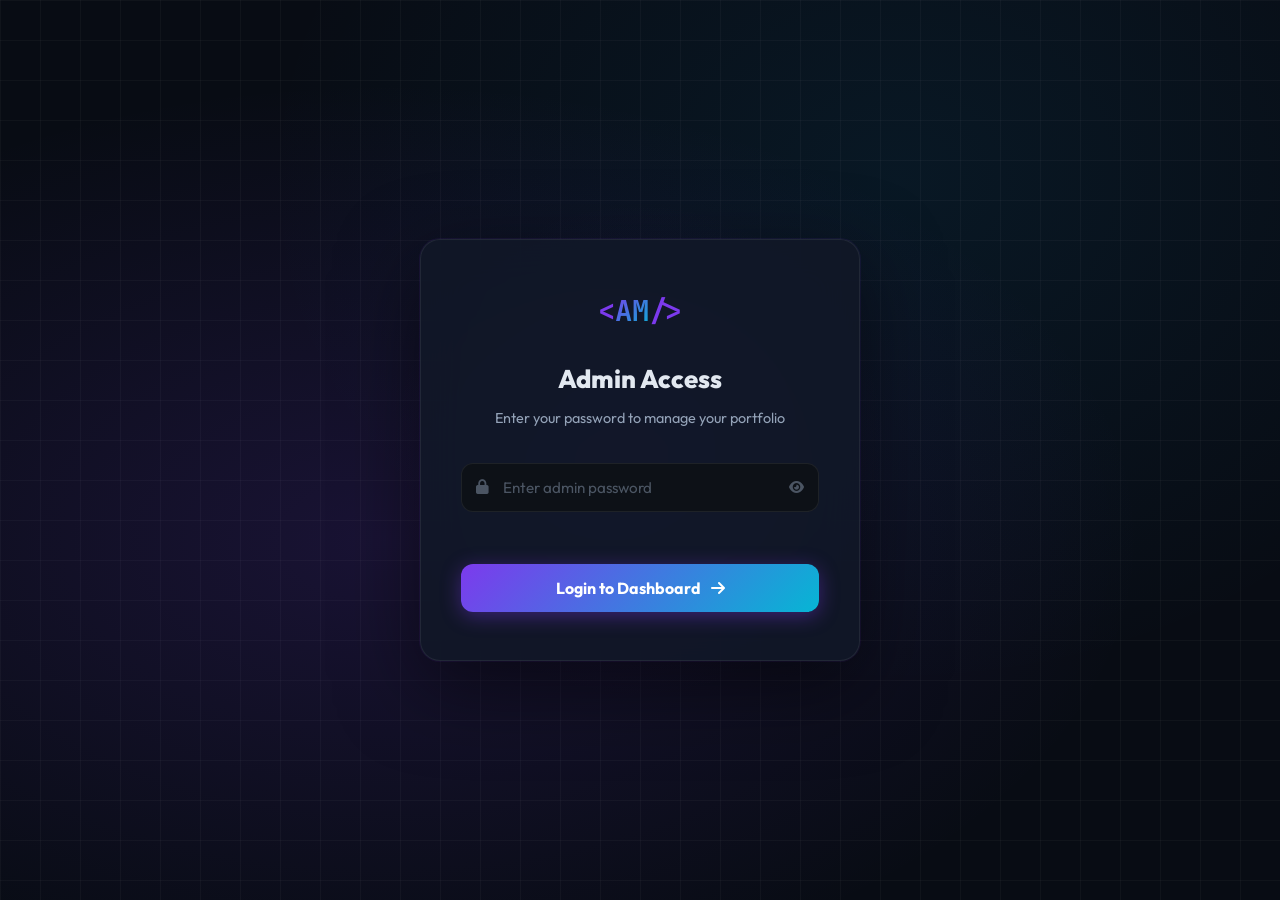
==== commit 9c2268c1: "fix: remove default password hint from admin login page" ====
--- a/admin.html
+++ b/admin.html
@@ -37,7 +37,7 @@
         <span>Login to Dashboard</span>
         <i class="fas fa-arrow-right"></i>
       </button>
-      <p class="login-hint"><i class="fas fa-info-circle"></i> Default password: <code>admin@2024</code></p>
+
     </div>
   </div>
 </div>
@@ -165,7 +165,7 @@
           </div>
           <div class="form-group">
             <label>Highlight Name</label>
-            <input type="text" id="heroHighlightName" placeholder="Alex Morgan" />
+            <input type="text" id="heroHighlightName" placeholder="Muhammad Asif" />
           </div>
           <div class="form-group full-width">
             <label>Description <span class="hint">HTML allowed, e.g. &lt;strong&gt;text&lt;/strong&gt;</span></label>
@@ -184,6 +184,34 @@
 
         <div class="section-divider"><span>Stats</span></div>
         <div id="heroStatsContainer" class="stats-edit-grid"></div>
+
+        <div class="section-divider"><span>Skill Icons Orbit</span></div>
+        <div class="form-grid">
+          <div class="form-group full-width orbit-speed-wrap">
+            <label>Orbit Circulation Speed <span class="hint">Lower = faster · Higher = slower</span></label>
+            <div class="orbit-speed-row">
+              <span class="orbit-speed-label-text"><i class="fas fa-bolt"></i> Fast</span>
+              <input type="range" id="heroOrbitSpeed" min="3" max="30" step="1" value="12" />
+              <span class="orbit-speed-label-text"><i class="fas fa-feather"></i> Slow</span>
+              <span class="orbit-speed-value" id="heroOrbitSpeedVal">12s</span>
+            </div>
+          </div>
+        </div>
+
+        <div class="section-divider"><span>Profile Photo</span></div>
+        <div class="image-upload-zone" id="heroUploadZone">
+          <div class="img-upload-preview">
+            <img id="heroImgPreviewEl" src="profile.png" alt="Hero Profile" />
+          </div>
+          <div class="img-upload-controls">
+            <label class="btn-upload-img" for="heroImageInput">
+              <i class="fas fa-cloud-upload-alt"></i> Upload Profile Photo
+            </label>
+            <input type="file" id="heroImageInput" accept="image/jpeg,image/png,image/webp,image/gif" />
+            <p class="img-upload-hint"><i class="fas fa-info-circle"></i> JPG, PNG, WEBP · Max 8 MB · Used in Hero &amp; (optionally) About sections</p>
+            <p class="img-upload-status" id="heroUploadStatus"></p>
+          </div>
+        </div>
       </div>
 
       <!-- ── ABOUT PANEL ── -->
@@ -232,6 +260,24 @@
           <div class="form-group">
             <label>Experience Badge (e.g. 5+)</label>
             <input type="text" id="aboutExpYears" placeholder="5+" />
+          </div>
+        </div>
+
+        <div class="section-divider"><span>About Section Image</span></div>
+        <div class="image-upload-zone" id="aboutUploadZone">
+          <div class="img-upload-preview">
+            <img id="aboutImgPreviewEl" src="profile.png" alt="About" />
+          </div>
+          <div class="img-upload-controls">
+            <label class="btn-upload-img" for="aboutImageInput">
+              <i class="fas fa-cloud-upload-alt"></i> Upload About Image
+            </label>
+            <input type="file" id="aboutImageInput" accept="image/jpeg,image/png,image/webp,image/gif" />
+            <button class="btn-sync-img" id="aboutSyncBtn" title="Use same photo as Hero">
+              <i class="fas fa-sync-alt"></i> Use Hero Photo
+            </button>
+            <p class="img-upload-hint"><i class="fas fa-info-circle"></i> JPG, PNG, WEBP · Max 8 MB</p>
+            <p class="img-upload-status" id="aboutUploadStatus"></p>
           </div>
         </div>
       </div>
--- a/admin.css
+++ b/admin.css
@@ -652,3 +652,91 @@
   .topbar-right .btn-reset { display: none; }
   .danger-zone { flex-direction: column; }
 }
+
+/* ─── IMAGE UPLOAD ZONE ─── */
+.image-upload-zone {
+  display: flex; align-items: center; gap: 28px;
+  background: var(--bg-card); border: 1px solid var(--border);
+  border-radius: var(--radius); padding: 24px;
+  transition: border-color var(--tr);
+  flex-wrap: wrap;
+}
+.image-upload-zone.drag-over {
+  border-color: var(--primary);
+  background: rgba(124,58,237,0.06);
+  box-shadow: 0 0 0 3px var(--primary-glow);
+}
+
+.img-upload-preview {
+  flex-shrink: 0;
+  width: 110px; height: 110px;
+  border-radius: 50%;
+  overflow: hidden;
+  border: 3px solid rgba(124,58,237,0.35);
+  box-shadow: 0 0 0 4px rgba(124,58,237,0.1);
+  background: var(--bg-input);
+}
+.img-upload-preview img {
+  width: 100%; height: 100%;
+  object-fit: cover;
+  display: block;
+}
+
+.img-upload-controls {
+  flex: 1; display: flex; flex-direction: column; gap: 10px; min-width: 180px;
+}
+
+.btn-upload-img {
+  display: inline-flex; align-items: center; gap: 10px;
+  padding: 10px 20px; border-radius: var(--radius-sm);
+  background: linear-gradient(135deg, #7c3aed, #06b6d4);
+  color: #fff; font-size: 0.875rem; font-weight: 700;
+  cursor: pointer; transition: all var(--tr); width: fit-content;
+  box-shadow: 0 4px 14px rgba(124,58,237,0.35);
+}
+.btn-upload-img:hover { transform: translateY(-1px); box-shadow: 0 6px 20px rgba(124,58,237,0.5); }
+
+/* Hide the native file input */
+input[type="file"]#heroImageInput,
+input[type="file"]#aboutImageInput { display: none; }
+
+.btn-sync-img {
+  display: inline-flex; align-items: center; gap: 8px;
+  padding: 8px 16px; border-radius: var(--radius-sm);
+  background: rgba(6,182,212,0.08); border: 1px solid rgba(6,182,212,0.2);
+  color: #06b6d4; font-size: 0.82rem; font-weight: 600;
+  transition: all var(--tr); width: fit-content;
+}
+.btn-sync-img:hover { background: rgba(6,182,212,0.18); }
+
+.img-upload-hint {
+  font-size: 0.78rem; color: var(--text-muted);
+  display: flex; align-items: center; gap: 6px;
+}
+.img-upload-hint i { color: var(--primary); }
+
+.img-upload-status {
+  font-size: 0.82rem; min-height: 18px; font-weight: 500;
+}
+
+/* ─── ORBIT SPEED SLIDER ─── */
+.orbit-speed-row {
+  display: flex; align-items: center; gap: 12px; flex-wrap: wrap;
+}
+.orbit-speed-row input[type="range"] {
+  flex: 1; min-width: 120px; accent-color: var(--primary); cursor: pointer;
+  background: none; border: none; padding: 0;
+}
+.orbit-speed-label-text {
+  font-size: 0.78rem; color: var(--text-muted); white-space: nowrap;
+  display: flex; align-items: center; gap: 4px;
+}
+.orbit-speed-label-text i { font-size: 0.7rem; }
+.orbit-speed-value {
+  min-width: 36px; text-align: center;
+  font-family: 'JetBrains Mono', monospace;
+  font-size: 0.85rem; font-weight: 700;
+  color: var(--primary-light);
+  background: rgba(124,58,237,0.1); border: 1px solid rgba(124,58,237,0.2);
+  padding: 3px 8px; border-radius: 6px;
+}
